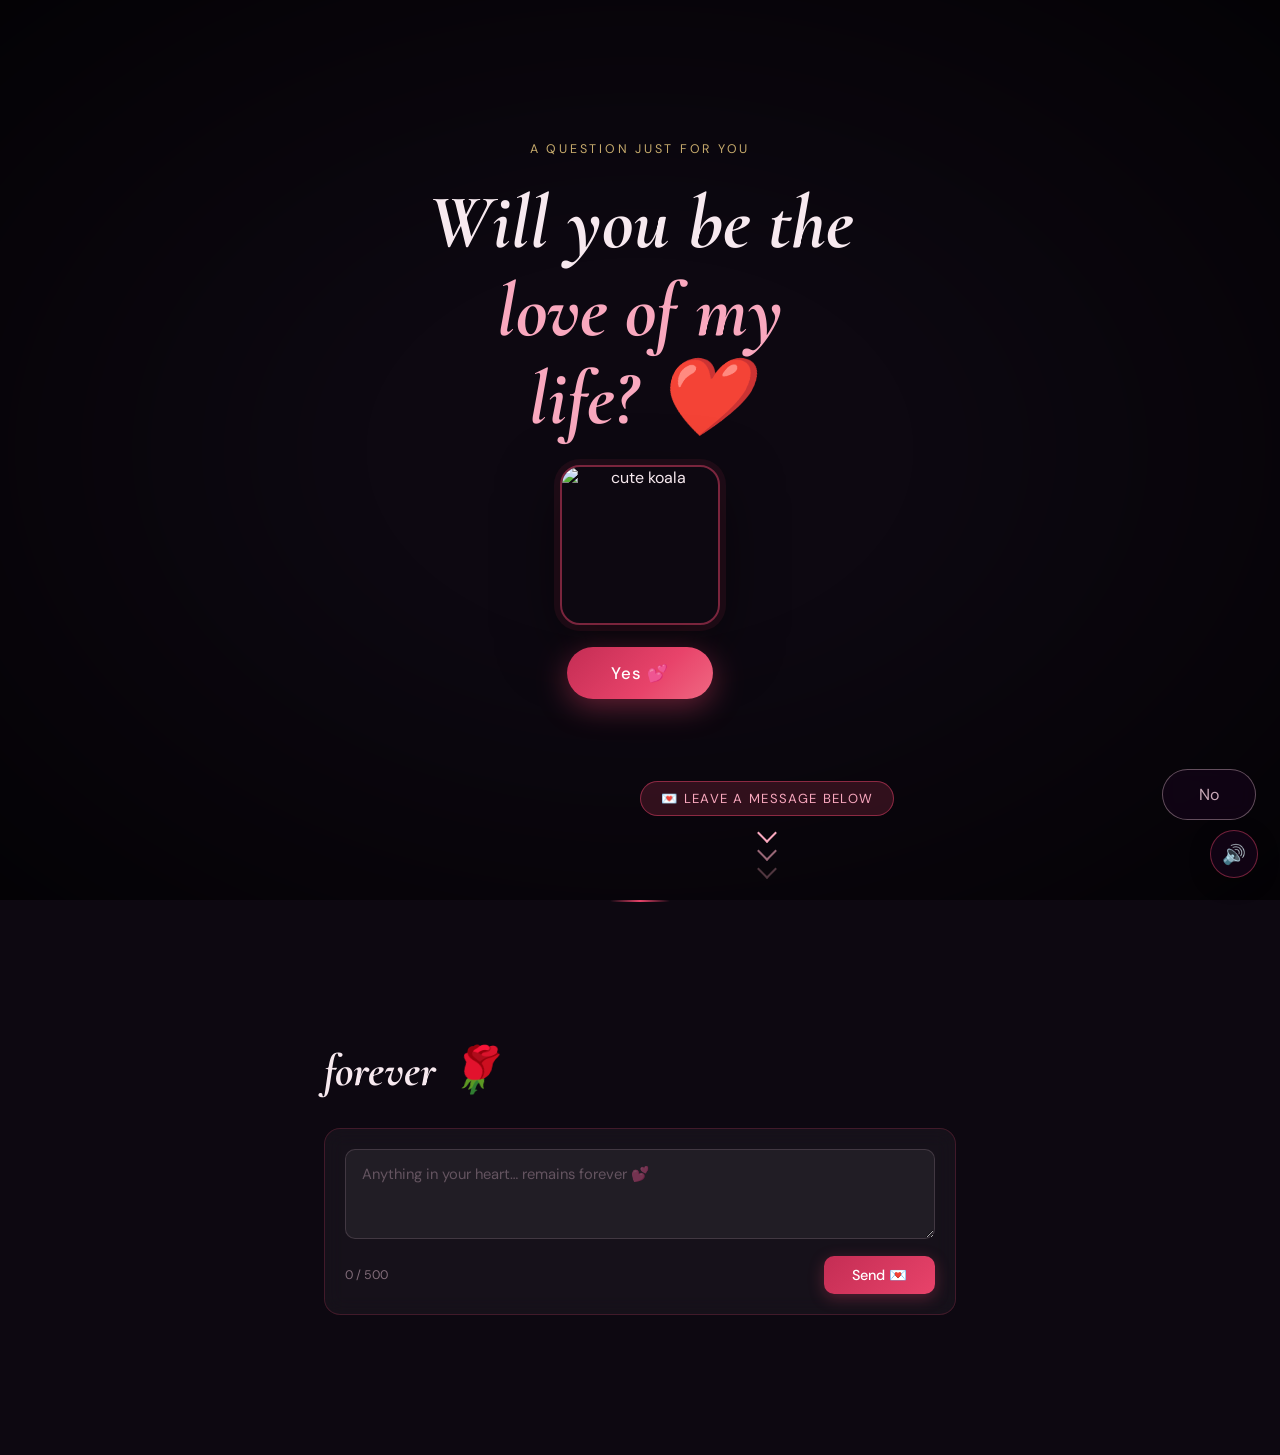
==== yes.html @ 62355b1e "Remove unnecessary echo statement from yes.html" ====
<!DOCTYPE html>
<html lang="en">
<head>
  <meta charset="UTF-8">
  <meta name="viewport" content="width=device-width, initial-scale=1.0">
  <title>She said YES! 💕</title>
  <link rel="preconnect" href="https://fonts.googleapis.com">
  <link href="https://fonts.googleapis.com/css2?family=Cormorant+Garamond:ital,wght@0,400;0,600;1,400;1,600&family=DM+Sans:wght@300;400;500&display=swap" rel="stylesheet">
  <style>
    *, *::before, *::after { margin: 0; padding: 0; box-sizing: border-box; }

    :root {
      --rose:      #e8436a;
      --rose-soft: #f9a8be;
      --ink:       #0d0811;
      --text-main: #f7e9ef;
      --text-sub:  #c9a8b8;
      --gold:      #e8c87d;
    }

    html { scroll-behavior: smooth; }
    body {
      font-family: 'DM Sans', sans-serif;
      background: var(--ink);
      color: var(--text-main);
      min-height: 100vh;
      overflow-x: hidden;
    }

    #canvas-bg {
      position: fixed; inset: 0; z-index: 0;
    }
    .vignette {
      position: fixed; inset: 0; z-index: 1;
      background: radial-gradient(ellipse at center, transparent 30%, rgba(0,0,0,0.68) 100%);
      pointer-events: none;
    }
    .particle-layer {
      position: fixed; inset: 0; z-index: 2;
      pointer-events: none; overflow: hidden;
    }
    .particle {
      position: absolute; top: -60px; user-select: none;
      animation: fall linear infinite;
    }
    @keyframes fall {
      0%   { transform: translateY(0) rotate(0deg); opacity: 0.8; }
      100% { transform: translateY(110vh) rotate(380deg) translateX(20px); opacity: 0; }
    }

    .page { position: relative; z-index: 10; }

    /* ── HERO ── */
    #hero {
      min-height: 100vh;
      display: flex; flex-direction: column;
      align-items: center; justify-content: center;
      padding: 40px 24px 100px;
      text-align: center; gap: 0; position: relative;
    }
    .hero-inner {
      display: flex; flex-direction: column;
      align-items: center; gap: 22px; max-width: 480px;
    }
    .proposal-label {
      font-size: 0.78rem; letter-spacing: 0.22em;
      text-transform: uppercase; color: var(--gold); opacity: 0.85;
    }
    .hero-title {
      font-family: 'Cormorant Garamond', serif;
      font-size: clamp(2.6rem, 8vw, 4.8rem);
      font-style: italic; line-height: 1.15; color: var(--text-main);
      animation: fadeUp 1s 0.2s ease both;
    }
    .hero-title span { color: var(--rose-soft); }

    @keyframes fadeUp {
      from { opacity: 0; transform: translateY(20px); }
      to   { opacity: 1; transform: translateY(0); }
    }

    /* ── Main GIF (hero) ── */
    .gif-frame {
      width: 160px; height: 160px;
      border-radius: 20px;
      border: 2.5px solid rgba(232,67,106,0.5);
      box-shadow: 0 0 0 6px rgba(232,67,106,0.08), 0 20px 60px rgba(0,0,0,0.5);
      overflow: hidden;
      animation: fadeUp 1s 0.4s ease both, breathe 4s 1.4s ease-in-out infinite;
    }
    .gif-frame img { width: 100%; height: 100%; object-fit: cover; display: block; }

    @keyframes breathe {
      0%,100% { transform: scale(1); }
      50%      { transform: scale(1.04); }
    }

    /* ── YES / NO buttons ── */
    .choice-row {
      display: flex; gap: 16px; justify-content: center;
      animation: fadeUp 1s 0.6s ease both; flex-wrap: wrap;
    }
    .btn-yes {
      padding: 15px 44px;
      background: linear-gradient(135deg, #c42d54, var(--rose) 60%, #f06882);
      border: none; border-radius: 50px; color: #fff;
      font-family: 'DM Sans', sans-serif; font-size: 1.05rem; font-weight: 500;
      letter-spacing: 0.05em; cursor: pointer;
      box-shadow: 0 8px 30px rgba(232,67,106,0.4);
      transition: transform 0.22s, box-shadow 0.22s;
    }
    .btn-yes:hover { transform: translateY(-3px) scale(1.04); box-shadow: 0 14px 40px rgba(232,67,106,0.55); }

    /* NO button — always fixed on screen, starts bottom-right */
    #no-btn {
      padding: 14px 36px;
      background: rgba(20,5,25,0.7);
      border: 1.5px solid rgba(201,168,184,0.45);
      border-radius: 50px; color: var(--text-sub);
      font-family: 'DM Sans', sans-serif; font-size: 1rem;
      cursor: pointer;
      backdrop-filter: blur(10px);
      transition: border-color 0.18s, color 0.18s, box-shadow 0.18s;
      /* FIXED so it's always visible */
      position: fixed;
      bottom: 80px; right: 24px;   /* ← visible starting spot */
      z-index: 999;
    }
    #no-btn:hover { color: var(--text-main); border-color: var(--rose-soft); box-shadow: 0 4px 20px rgba(232,67,106,0.25); }

    /* ── Toast ── */
    #toast {
      position: fixed; bottom: 36px; left: 50%;
      transform: translateX(-50%) translateY(20px);
      background: rgba(30,10,30,0.92);
      border: 1px solid rgba(232,67,106,0.4);
      border-radius: 12px; padding: 12px 24px;
      font-size: 0.9rem; color: var(--rose-soft);
      opacity: 0; pointer-events: none;
      transition: opacity 0.3s, transform 0.3s;
      z-index: 100; text-align: center; max-width: 280px;
      backdrop-filter: blur(12px);
    }
    #toast.show { opacity: 1; transform: translateX(-50%) translateY(0); }

    /* ── Scroll hint ── */
    .scroll-hint {
      position: absolute; bottom: 24px; left: 50%;
      transform: translateX(-50%);
      display: flex; flex-direction: column; align-items: center; gap: 10px;
      animation: fadeUp 1s 2.5s ease both;
      text-decoration: none; cursor: pointer; z-index: 10;
    }
    .scroll-hint-pill {
      background: rgba(232,67,106,0.18);
      border: 1.5px solid rgba(232,67,106,0.5);
      border-radius: 30px; padding: 8px 20px;
      color: var(--rose-soft); font-size: 0.82rem;
      letter-spacing: 0.1em; text-transform: uppercase;
      animation: pillPulse 2s ease-in-out infinite;
      white-space: nowrap;
    }
    @keyframes pillPulse {
      0%,100% { box-shadow: 0 0 0 0 rgba(232,67,106,0); }
      50%      { box-shadow: 0 0 16px 5px rgba(232,67,106,0.35); }
    }
    .scroll-hint-arrows {
      display: flex; flex-direction: column; align-items: center; gap: 4px;
    }
    .arr {
      width: 14px; height: 14px;
      border-right: 2px solid var(--rose-soft);
      border-bottom: 2px solid var(--rose-soft);
      transform: rotate(45deg);
      animation: arrBounce 1.4s ease-in-out infinite;
    }
    .arr:nth-child(2) { animation-delay: 0.15s; opacity: 0.6; }
    .arr:nth-child(3) { animation-delay: 0.3s;  opacity: 0.3; }
    @keyframes arrBounce {
      0%,100% { transform: rotate(45deg) translate(0,0); }
      50%      { transform: rotate(45deg) translate(3px,3px); }
    }

    /* ── YES Reveal ── */
    #yes-reveal {
      display: none; flex-direction: column; align-items: center;
      gap: 20px; padding: 60px 24px; text-align: center;
      animation: fadeUp 0.7s ease both;
    }
    /* YES image — proper big rounded box */
    .yes-img-frame {
      width: 220px; height: 220px;
      border-radius: 28px;
      border: 3px solid rgba(232,67,106,0.6);
      box-shadow: 0 0 0 8px rgba(232,67,106,0.12), 0 24px 64px rgba(0,0,0,0.6);
      overflow: hidden;
      animation: breathe 4s ease-in-out infinite;
      background: var(--ink); /* fallback bg so no empty box */
    }
    .yes-img-frame img {
      width: 100%; height: 100%; object-fit: cover; display: block;
    }
    .yes-big {
      font-family: 'Cormorant Garamond', serif;
      font-size: clamp(2.4rem, 7vw, 4rem);
      font-style: italic; color: var(--text-main);
    }
    .yes-big span { color: var(--rose-soft); }
    .yes-body {
      font-size: 1.05rem; color: var(--text-sub);
      line-height: 1.85; max-width: 360px;
    }
    .hearts-row {
      font-size: 1.8rem; letter-spacing: 10px;
      animation: pulse 1.6s ease-in-out infinite;
    }
    @keyframes pulse {
      0%,100% { transform: scale(1); }
      50%      { transform: scale(1.12); }
    }

    /* ── Divider ── */
    .divider {
      width: 60px; height: 1.5px;
      background: linear-gradient(90deg, transparent, var(--rose), transparent);
      margin: 0 auto 60px;
    }

    /* ── Message section ── */
    #messages-section {
      padding: 80px 24px 100px;
      max-width: 680px; margin: 0 auto;
    }
    .section-title {
      font-family: 'Cormorant Garamond', serif;
      font-size: clamp(1.8rem, 5vw, 2.8rem);
      font-style: italic; color: var(--text-main);
      margin-bottom: 28px; line-height: 1.3;
    }
    .compose-box {
      background: rgba(255,255,255,0.04);
      border: 1.5px solid rgba(232,67,106,0.2);
      border-radius: 16px; padding: 20px; margin-bottom: 40px;
      backdrop-filter: blur(10px);
    }
    .compose-textarea {
      width: 100%;
      background: rgba(255,255,255,0.05);
      border: 1px solid rgba(201,168,184,0.2);
      border-radius: 10px; padding: 12px 16px;
      color: var(--text-main); font-family: 'DM Sans', sans-serif;
      font-size: 0.92rem; line-height: 1.65; outline: none;
      resize: vertical; min-height: 90px; max-height: 220px;
      transition: border-color 0.2s;
    }
    .compose-textarea::placeholder { color: rgba(201,168,184,0.4); }
    .compose-textarea:focus { border-color: rgba(232,67,106,0.5); }
    .compose-footer {
      display: flex; justify-content: space-between; align-items: center;
      margin-top: 12px; gap: 12px; flex-wrap: wrap;
    }
    .char-count { font-size: 0.78rem; color: var(--text-sub); opacity: 0.6; }
    .send-btn {
      padding: 10px 28px;
      background: linear-gradient(135deg, #c42d54, var(--rose));
      border: none; border-radius: 10px; color: #fff;
      font-family: 'DM Sans', sans-serif; font-size: 0.9rem; font-weight: 500;
      cursor: pointer; transition: transform 0.18s, box-shadow 0.18s;
      box-shadow: 0 4px 16px rgba(232,67,106,0.3);
    }
    .send-btn:hover { transform: translateY(-2px); box-shadow: 0 8px 24px rgba(232,67,106,0.45); }
    .send-btn:disabled { opacity: 0.45; cursor: not-allowed; transform: none; }
    #msg-list { display: flex; flex-direction: column; gap: 16px; }
    .msg-card {
      background: rgba(255,255,255,0.04);
      border: 1px solid rgba(232,67,106,0.14);
      border-radius: 14px; padding: 18px 20px;
      animation: fadeUp 0.5s ease both;
      transition: border-color 0.25s;
    }
    .msg-card:hover { border-color: rgba(232,67,106,0.3); }
    .msg-time { font-size: 0.74rem; color: var(--text-sub); opacity: 0.55; display: block; margin-bottom: 8px; }
    .msg-body { font-size: 0.93rem; color: var(--text-main); line-height: 1.7; word-break: break-word; }
    .empty-state {
      text-align: center; padding: 48px 24px;
      color: var(--text-sub); font-size: 0.9rem; opacity: 0.55; line-height: 1.8;
    }
    .empty-state .big { font-size: 2.5rem; display: block; margin-bottom: 12px; }

    /* ── Music btn ── */
    #music-btn {
      position: fixed; bottom: 22px; right: 22px; z-index: 50;
      width: 48px; height: 48px; border-radius: 50%;
      background: rgba(20,5,25,0.75);
      border: 1.5px solid rgba(232,67,106,0.45);
      color: var(--text-main); font-size: 1.2rem; cursor: pointer;
      box-shadow: 0 6px 20px rgba(0,0,0,0.35);
      transition: transform 0.2s; backdrop-filter: blur(10px);
    }
    #music-btn:hover { transform: scale(1.1); }
  </style>
</head>
<body>

<canvas id="canvas-bg"></canvas>
<div class="vignette"></div>
<div class="particle-layer" id="particle-layer"></div>

<!-- NO button — outside everything, always fixed on screen -->
<button id="no-btn" onmouseover="runAway()" ontouchstart="runAway()">No</button>

<div class="page">

  <!-- HERO -->
  <section id="hero">
    <div class="hero-inner">
      <p class="proposal-label">A question just for you</p>
      <h1 class="hero-title">Will you be the<br><span>love of my life?</span>&nbsp;❤️</h1>

      <div class="gif-frame">
        <img src="https://imgs.search.brave.com/_7qtQ7y1T7KeGd67FgeOqV_VmU4qoZYOMAhORO336ok/rs:fit:860:0:0:0/g:ce/aHR0cHM6Ly90aHVt/YnMuZHJlYW1zdGlt/ZS5jb20vYi9jdXRl/LWFkb3JhYmxlLWxp/dHRsZS1mbHVmZnkt/a29hbGEtaG9sZC1y/ZWQtaGVhcnQtZ2Vu/ZXJhdGl2ZS1haS0y/OTU1NDQxMzUuanBn" alt="cute koala">

      </div> <div class="choice-row" id="choice-row">
        <button class="btn-yes" onclick="handleYes()">Yes 💕</button>
      </div>
    

    <!-- Scroll hint — bold and obvious -->
    <a class="scroll-hint" href="#messages-section">
      <div class="scroll-hint-pill">💌 leave a message below</div>
      <div class="scroll-hint-arrows">
        <div class="arr"></div>
        <div class="arr"></div>
        <div class="arr"></div>
      </div>
    </a>
  </section>

  <!-- YES Reveal -->
  <section id="yes-reveal">
    <div class="yes-img-frame">
      <img
        id="yes-img"
        src="https://imgs.search.brave.com/PnwStbUuq2VvhovG2x873FRdjKdhcnihL1plu0S84qo/rs:fit:860:0:0:0/g:ce/aHR0cHM6Ly9pbWcu/ZnJlZXBpay5jb20v/cHJlbWl1bS12ZWN0/b3IvY3V0ZS1wYW5k/YS1iZWFycy1jb3Vw/bGUtaHVnZ2luZy12/ZWN0b3ItaWxsdXN0/cmF0aW9uXzk0OTMt/MTQ1MTQuanBnP3Nl/bXQ9YWlzX2h5YnJp/ZCZ3PTc0MA"
        alt="love"
      >
    </div>
    <p class="yes-big">I knew you'd say <span>Yes</span> 🎉</p>
    <p class="yes-body">
      You just made me the happiest person alive. 🌸<br>
      I'll be your sunshine, your warmth,<br>
      your person — every single day. 💕
    </p>
    <div class="hearts-row">❤️ 💕 🌹 💕 ❤️</div>
  </section>

  <div class="divider"></div>

  <!-- MESSAGE WALL -->
  <section id="messages-section">
    <h2 class="section-title">forever 🌹</h2>
    <div class="compose-box">
      <textarea
        id="msg-text"
        class="compose-textarea"
        placeholder="Anything in your heart… remains forever 💕"
        maxlength="500"
        oninput="updateCount()"
      ></textarea>
      <div class="compose-footer">
        <span class="char-count" id="char-count">0 / 500</span>
        <button class="send-btn" id="send-btn" onclick="sendMessage()">Send 💌</button>
      </div>
    </div>
    <div id="msg-list"></div>
  </section>

</div>

<div id="toast"></div>
<audio id="bg-music" loop><source src="music/beabadoobee - Glue Song (Lyrics).mp3" type="audio/mpeg"></audio>
<button id="music-btn" onclick="toggleMusic()">🔊</button>

<script type="module">
/* ── CANVAS ── */
const canvas = document.getElementById('canvas-bg');
const ctx = canvas.getContext('2d');
let W, H, t = 0, stars = [];
function resize() {
  W = canvas.width = window.innerWidth;
  H = canvas.height = window.innerHeight;
  stars = Array.from({length:90}, () => ({
    x: Math.random()*W, y: Math.random()*H,
    r: Math.random()*1.3+0.2, p: Math.random()*Math.PI*2
  }));
}
resize();
window.addEventListener('resize', resize);
function drawBg() {
  ctx.fillStyle='#0d0811'; ctx.fillRect(0,0,W,H);
  [[W*.2,H*.3,W*.48,'rgba(140,20,55,0.32)',0.17,0.11],
   [W*.78,H*.68,W*.42,'rgba(80,0,70,0.28)',-0.13,-0.09],
   [W*.5,H*.5,W*.32,'rgba(190,45,85,0.16)',0.09,0.16]
  ].forEach(([bx,by,r,c,ox,oy]) => {
    const x=bx+Math.sin(t*ox)*W*0.065, y=by+Math.cos(t*oy)*H*0.065;
    const g=ctx.createRadialGradient(x,y,0,x,y,r);
    g.addColorStop(0,c); g.addColorStop(1,'transparent');
    ctx.fillStyle=g; ctx.fillRect(0,0,W,H);
  });
  stars.forEach(s => {
    ctx.beginPath();
    ctx.arc(s.x,s.y,s.r,0,Math.PI*2);
    ctx.fillStyle=`rgba(255,220,235,${0.1+Math.abs(Math.sin(t*0.4+s.p))*0.3})`;
    ctx.fill();
  });
  t+=0.007; requestAnimationFrame(drawBg);
}
drawBg();

/* ── PARTICLES ── */
(function(){
  const layer=document.getElementById('particle-layer');
  const em=['❤️','💕','💖','🌸','🌺','✨','💝','🫶','💞','🌹','🎀','💗'];
  setInterval(()=>{
    const el=document.createElement('span');
    el.className='particle';
    el.textContent=em[Math.floor(Math.random()*em.length)];
    el.style.left=Math.random()*100+'vw';
    el.style.fontSize=(11+Math.random()*14)+'px';
    const dur=6+Math.random()*9;
    el.style.animationDuration=dur+'s';
    el.style.animationDelay=Math.random()*2+'s';
    layer.appendChild(el);
    setTimeout(()=>el.remove(),(dur+3)*1000);
  },600);
})();

/* ── MUSIC ── */
window.addEventListener('load',()=>{
  const m=document.getElementById('bg-music');
  m.volume=0.65;
  m.play().catch(()=>{
    const u=()=>m.play();
    document.addEventListener('click',u,{once:true});
    document.addEventListener('touchstart',u,{once:true});
  });
});
function toggleMusic(){
  const m=document.getElementById('bg-music'), b=document.getElementById('music-btn');
  if(m.paused){m.play();b.textContent='🔊';}else{m.pause();b.textContent='🔇';}
}

/* ── NO BUTTON — always visible, teleports on hover/touch ── */
const noTeases=[
  "That's not an option 🙈",
  "Try again, but really just press Yes 💕",
  "Nope, only Yes is allowed here!",
  "Your heart says Yes, trust it 🌹",
  "Wrong answer, bestie 🥺",
  "You can't escape this question 😌",
  "The No button doesn't work here lol",
  "Nice try though 🥹",
  "Stop running from love 💗",
  "You're making me nervous 🫣",
  "I'll wait here forever if I have to 🌸",
  "That button is broken 😇",
  "Okay but what if you said Yes instead?",
  "This is embarrassing for both of us 😭",
  "I promise I don't bite 🐼",
  "The longer you wait the more hearts appear ❤️",
  "Your finger slipped, it happens 🤭",
];
let noCount=0;

function runAway(){
  const btn=document.getElementById('no-btn');
  const bW=btn.offsetWidth||110, bH=btn.offsetHeight||48, pad=20;
  const safeW=window.innerWidth-bW-pad, safeH=window.innerHeight-bH-pad;
  // pick random spot but avoid current position
  let nx,ny,tries=0;
  do {
    nx=pad+Math.random()*safeW;
    ny=pad+Math.random()*safeH;
    tries++;
  } while(tries<10 && Math.abs(nx-parseInt(btn.style.right||'24'))<80 && Math.abs(ny-parseInt(btn.style.bottom||'80'))<80);
  // Use left/top absolute positioning
  btn.style.right='auto'; btn.style.bottom='auto';
  btn.style.left=nx+'px';
  btn.style.top=ny+'px';
  showToast(noTeases[noCount%noTeases.length]);
  noCount++;
}

/* ── YES ── */
function handleYes(){
  document.getElementById('no-btn').style.display='none';
  document.getElementById('choice-row').style.display='none';
  const reveal=document.getElementById('yes-reveal');
  reveal.style.display='flex';
  reveal.scrollIntoView({behavior:'smooth',block:'center'});
  launchConfetti();
}

function launchConfetti(){
  const layer=document.getElementById('particle-layer');
  const extra=['😘','🥰','❤️','🌹','💖','🫶','💞'];
  for(let i=0;i<30;i++){
    setTimeout(()=>{
      const el=document.createElement('span');
      el.className='particle';
      el.textContent=extra[Math.floor(Math.random()*extra.length)];
      el.style.left=(10+Math.random()*80)+'vw';
      el.style.top='-20px';
      el.style.fontSize=(16+Math.random()*18)+'px';
      const dur=2+Math.random()*2;
      el.style.animationDuration=dur+'s';
      layer.appendChild(el);
      setTimeout(()=>el.remove(),(dur+1)*1000);
    },i*80);
  }
}

/* ── TOAST ── */
let toastTimer;
function showToast(msg){
  const t=document.getElementById('toast');
  t.textContent=msg; t.classList.add('show');
  clearTimeout(toastTimer);
  toastTimer=setTimeout(()=>t.classList.remove('show'),2400);
}

/* ── FIREBASE ── */
import {initializeApp} from "https://www.gstatic.com/firebasejs/10.12.0/firebase-app.js";
import {getFirestore,collection,addDoc,onSnapshot,orderBy,query,serverTimestamp}
  from "https://www.gstatic.com/firebasejs/10.12.0/firebase-firestore.js";

const firebaseConfig={
  apiKey:"AIzaSyCvi2aSdkckODXzkzuDqg3YpfKlupt5Gug",
  authDomain:"panda-30d7f.firebaseapp.com",
  projectId:"panda-30d7f",
  storageBucket:"panda-30d7f.firebasestorage.app",
  messagingSenderId:"316320865260",
  appId:"1:316320865260:web:b56189edff9536299efec9"
};
const app=initializeApp(firebaseConfig);
const db=getFirestore(app);
const col=collection(db,'messages');

function formatDate(ts){
  if(!ts)return '';
  const d=ts.toDate?ts.toDate():new Date(ts);
  return d.toLocaleDateString('en-US',{month:'short',day:'numeric',year:'numeric'})+
    ' · '+d.toLocaleTimeString('en-US',{hour:'2-digit',minute:'2-digit'});
}
function escHtml(s){
  return s.replace(/&/g,'&amp;').replace(/</g,'&lt;').replace(/>/g,'&gt;')
    .replace(/"/g,'&quot;').replace(/'/g,'&#39;');
}
function renderMessages(msgs){
  const list=document.getElementById('msg-list');
  if(!msgs.length){
    list.innerHTML=`<div class="empty-state"><span class="big">🌸</span>No Treasure yet —  leave one ❤️, </div>`;
    return;
  }
  list.innerHTML=msgs.map(m=>`
    <div class="msg-card">
      <span class="msg-time">${formatDate(m.ts)}</span>
      <p class="msg-body">${escHtml(m.text).replace(/\n/g,'<br>')}</p>
    </div>`).join('');
}
const q=query(col,orderBy('ts','desc'));
onSnapshot(q,snap=>{
  renderMessages(snap.docs.map(d=>({id:d.id,...d.data()})));
});

function updateCount(){
  const ta=document.getElementById('msg-text');
  document.getElementById('char-count').textContent=ta.value.length+' / 500';
}
async function sendMessage(){
  const textEl=document.getElementById('msg-text');
  const text=textEl.value.trim();
  if(!text){showToast('Write something first 🥺');return;}
  const btn=document.getElementById('send-btn');
  btn.disabled=true;
  try{
    await addDoc(col,{text,ts:serverTimestamp()});
    textEl.value=''; updateCount();
    showToast('Message for forever 💌');
    setTimeout(()=>{
      const f=document.querySelector('.msg-card');
      if(f)f.scrollIntoView({behavior:'smooth',block:'nearest'});
    },300);
  }catch(e){ showToast('Something went wrong 😢 try again'); }
  btn.disabled=false;
}

/* ── Expose to HTML onclick ── */
window.toggleMusic=toggleMusic;
window.handleYes=handleYes;
window.runAway=runAway;
window.sendMessage=sendMessage;
window.updateCount=updateCount;

document.addEventListener('DOMContentLoaded',()=>{
  document.getElementById('msg-text').addEventListener('keydown',e=>{
    if(e.key==='Enter'&&(e.metaKey||e.ctrlKey))sendMessage();
  });
});
</script>
</body>
</html>
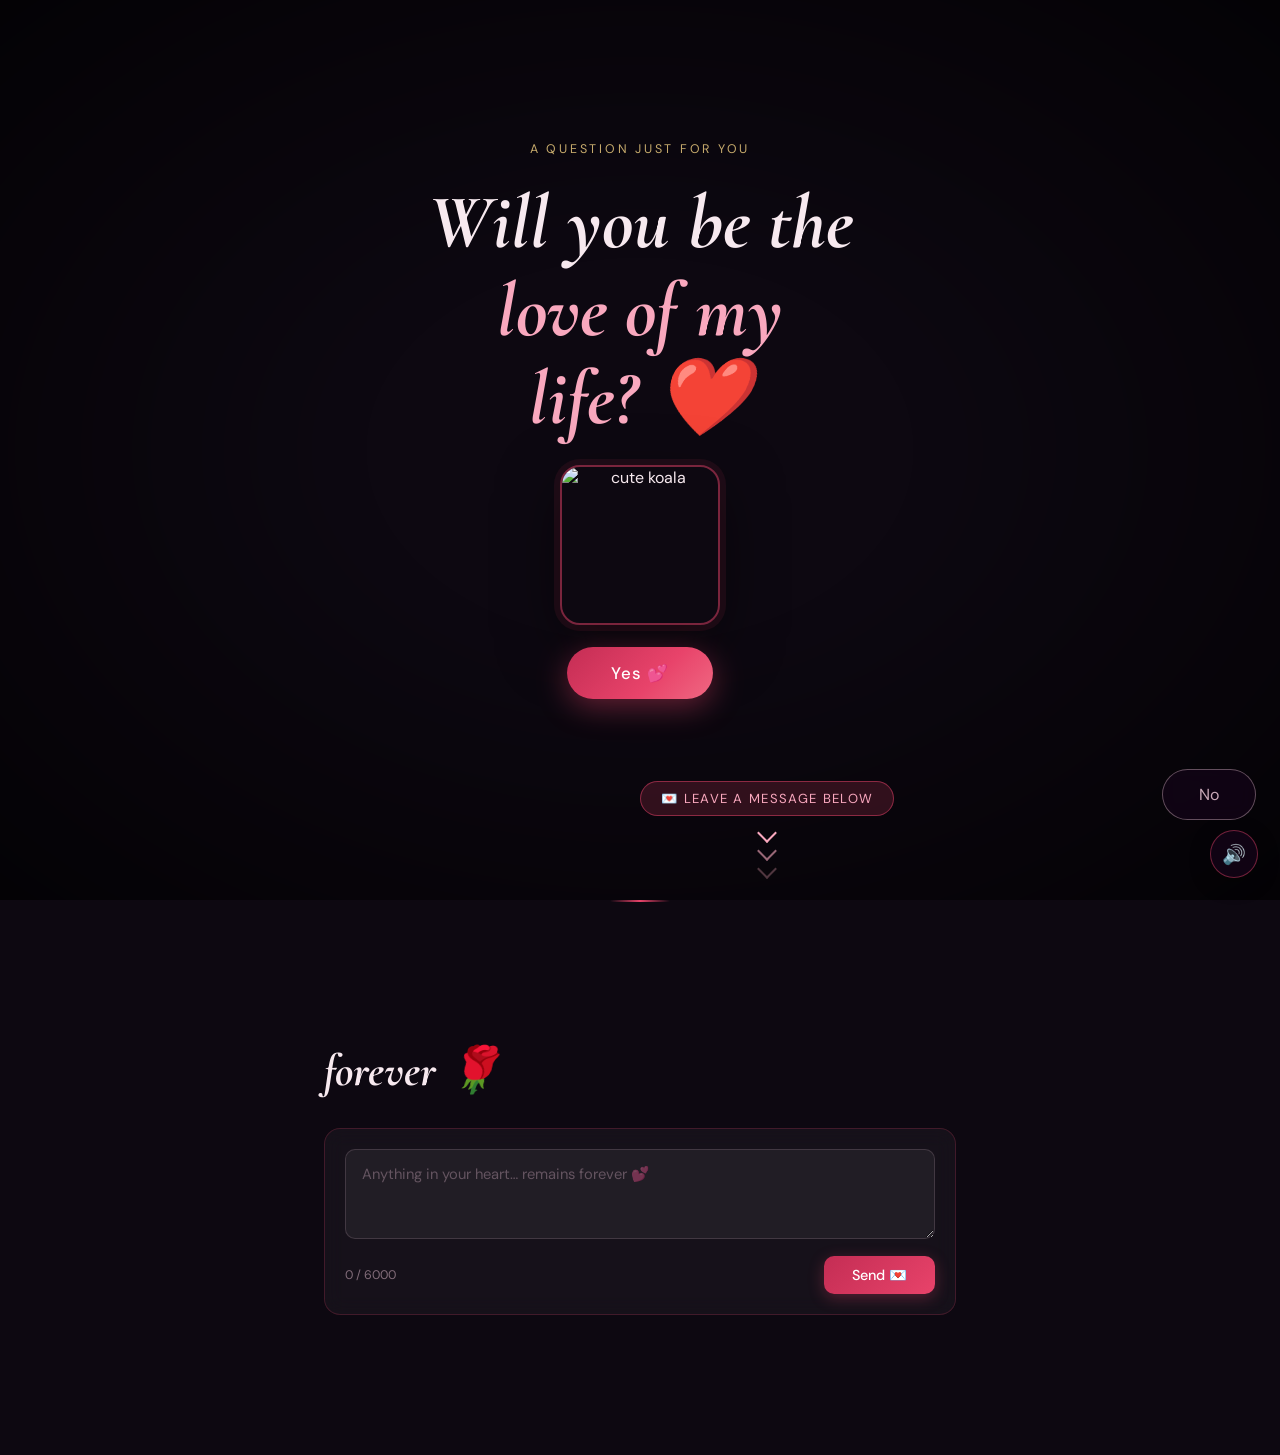
==== commit ae974fb6: "Increase textarea maxlength from 500 to 6000" ====
--- a/yes.html
+++ b/yes.html
@@ -365,11 +365,11 @@
         id="msg-text"
         class="compose-textarea"
         placeholder="Anything in your heart… remains forever 💕"
-        maxlength="500"
+        maxlength="6000"
         oninput="updateCount()"
       ></textarea>
       <div class="compose-footer">
-        <span class="char-count" id="char-count">0 / 500</span>
+        <span class="char-count" id="char-count">0 / 6000</span>
         <button class="send-btn" id="send-btn" onclick="sendMessage()">Send 💌</button>
       </div>
     </div>
@@ -576,7 +576,7 @@
 
 function updateCount(){
   const ta=document.getElementById('msg-text');
-  document.getElementById('char-count').textContent=ta.value.length+' / 500';
+  document.getElementById('char-count').textContent=ta.value.length+' / 6000';
 }
 async function sendMessage(){
   const textEl=document.getElementById('msg-text');
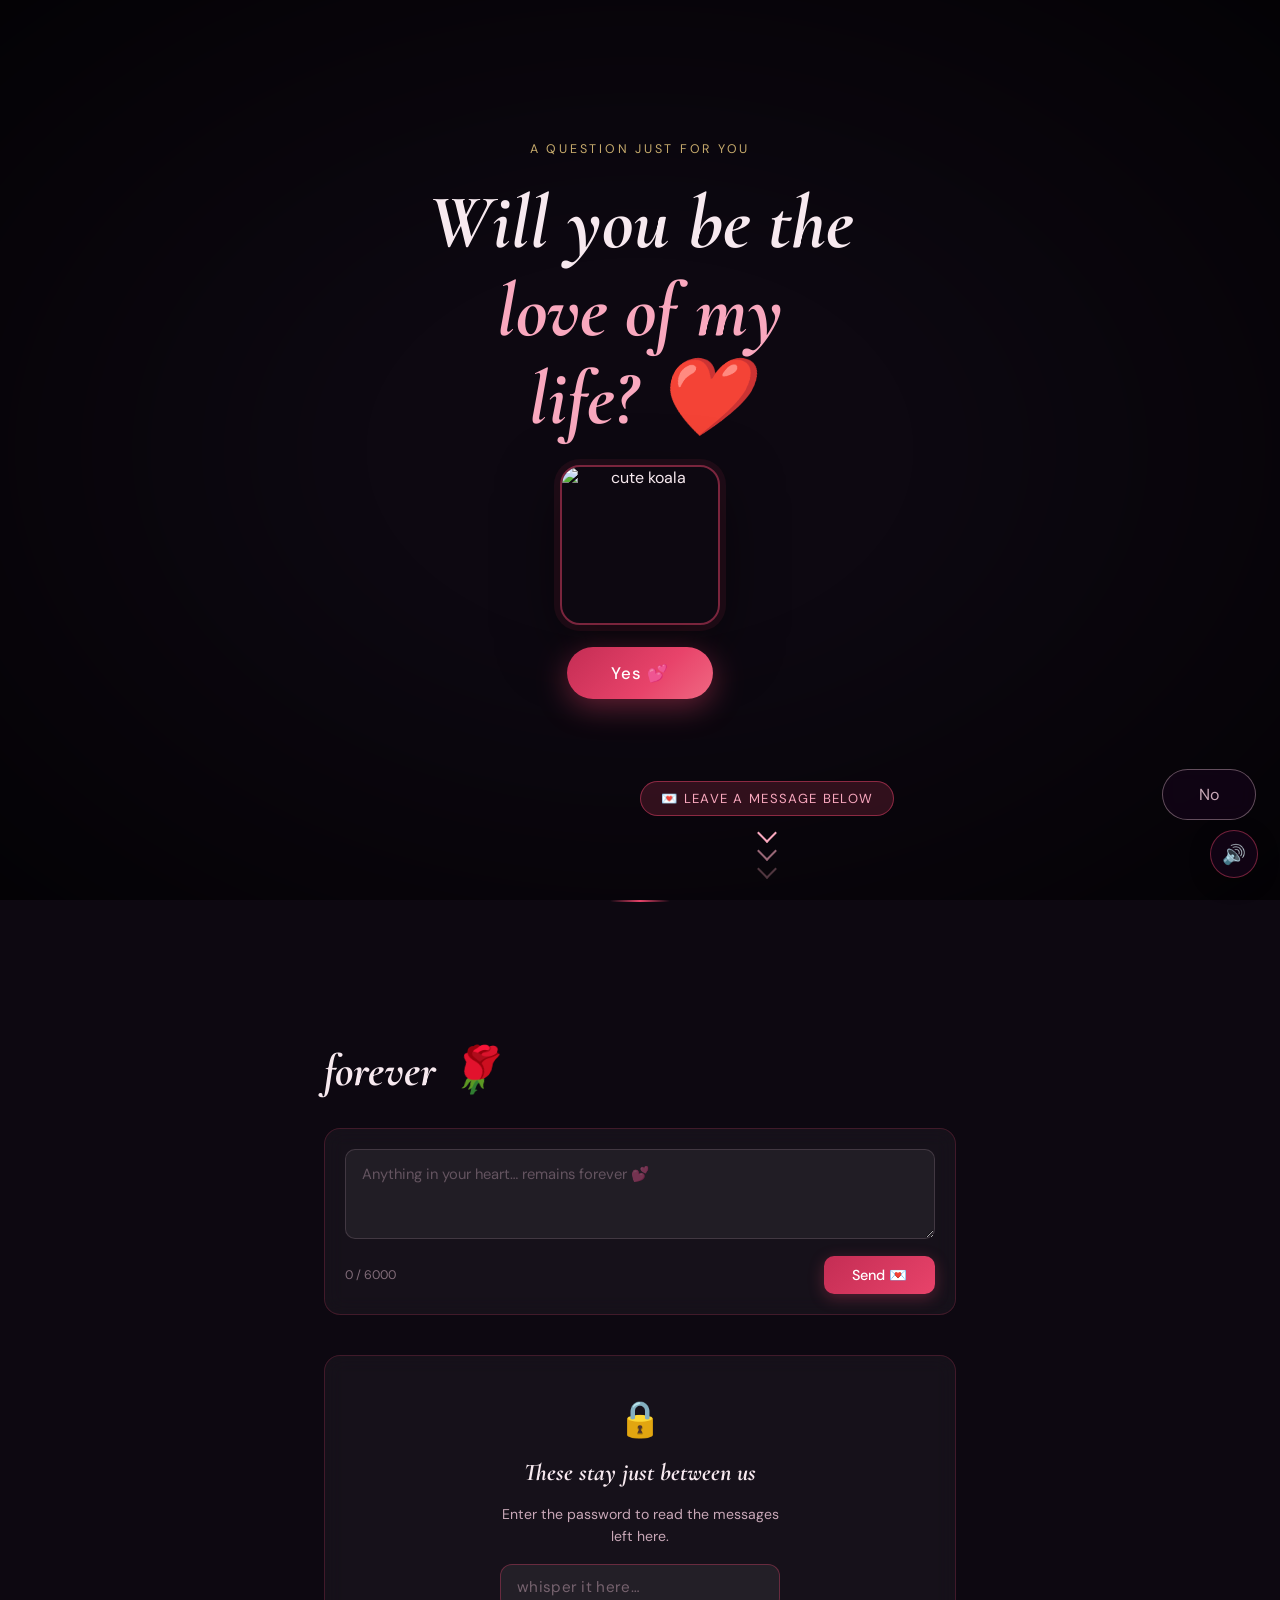
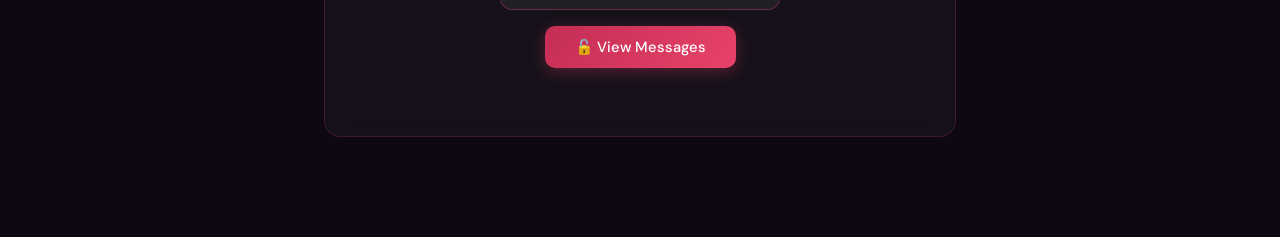
==== commit a46dcc01: "Add files via upload" ====
--- a/yes.html
+++ b/yes.html
@@ -287,6 +287,65 @@
       color: var(--text-sub); font-size: 0.9rem; opacity: 0.55; line-height: 1.8;
     }
     .empty-state .big { font-size: 2.5rem; display: block; margin-bottom: 12px; }
+
+    /* ── Message lock gate (view-only password) ── */
+    .msg-lock-screen {
+      display: flex; flex-direction: column; align-items: center;
+      gap: 16px; text-align: center;
+      background: rgba(255,255,255,0.04);
+      border: 1.5px solid rgba(232,67,106,0.2);
+      border-radius: 16px; padding: 40px 24px;
+      backdrop-filter: blur(10px);
+      animation: fadeUp 0.6s ease both;
+    }
+    .msg-lock-icon { font-size: 2.2rem; animation: float 3s ease-in-out infinite; }
+    @keyframes float {
+      0%,100% { transform: translateY(0); }
+      50%      { transform: translateY(-8px); }
+    }
+    .msg-lock-title {
+      font-family: 'Cormorant Garamond', serif;
+      font-size: 1.5rem; font-style: italic; color: var(--text-main);
+    }
+    .msg-lock-text {
+      font-size: 0.88rem; color: var(--text-sub); line-height: 1.6; max-width: 280px;
+    }
+    .msg-lock-input-wrap { width: 100%; max-width: 280px; }
+    .msg-password-input {
+      width: 100%;
+      background: rgba(255,255,255,0.06);
+      border: 1.5px solid rgba(232,67,106,0.35);
+      border-radius: 12px; padding: 12px 16px;
+      font-family: 'DM Sans', sans-serif; font-size: 0.95rem;
+      color: var(--text-main); outline: none;
+      transition: border-color 0.25s, box-shadow 0.25s;
+      letter-spacing: 0.08em;
+    }
+    .msg-password-input::placeholder { color: rgba(201,168,184,0.5); letter-spacing: 0.02em; }
+    .msg-password-input:focus {
+      border-color: var(--rose);
+      box-shadow: 0 0 0 3px rgba(232,67,106,0.18);
+    }
+    .msg-password-input.shake { animation: msgShake 0.45s ease; border-color: #ff3f6c; }
+    @keyframes msgShake {
+      0%,100% { transform: translateX(0); }
+      20%      { transform: translateX(-8px); }
+      40%      { transform: translateX(8px); }
+      60%      { transform: translateX(-6px); }
+      80%      { transform: translateX(6px); }
+    }
+    .msg-unlock-btn {
+      padding: 11px 30px;
+      background: linear-gradient(135deg, #c42d54, var(--rose));
+      border: none; border-radius: 10px; color: #fff;
+      font-family: 'DM Sans', sans-serif; font-size: 0.92rem; font-weight: 500;
+      cursor: pointer; transition: transform 0.18s, box-shadow 0.18s;
+      box-shadow: 0 4px 16px rgba(232,67,106,0.3);
+    }
+    .msg-unlock-btn:hover { transform: translateY(-2px); box-shadow: 0 8px 24px rgba(232,67,106,0.45); }
+    .msg-lock-hint {
+      font-size: 0.78rem; color: #ff8fa8; min-height: 1em; opacity: 0.85;
+    }
 
     /* ── Music btn ── */
     #music-btn {
@@ -360,6 +419,8 @@
   <!-- MESSAGE WALL -->
   <section id="messages-section">
     <h2 class="section-title">forever 🌹</h2>
+
+    <!-- Anyone can compose & send — no password needed to send -->
     <div class="compose-box">
       <textarea
         id="msg-text"
@@ -373,7 +434,29 @@
         <button class="send-btn" id="send-btn" onclick="sendMessage()">Send 💌</button>
       </div>
     </div>
-    <div id="msg-list"></div>
+
+    <!-- Locked gate — password required only to VIEW messages -->
+    <div id="msg-lock-screen" class="msg-lock-screen">
+      <div class="msg-lock-icon">🔒</div>
+      <h3 class="msg-lock-title">These stay just between us</h3>
+      <p class="msg-lock-text">Enter the password to read the messages left here.</p>
+      <div class="msg-lock-input-wrap">
+        <input
+          id="msg-pwd-input"
+          class="msg-password-input"
+          type="password"
+          placeholder="whisper it here…"
+          autocomplete="off"
+          spellcheck="false"
+          maxlength="60"
+        />
+      </div>
+      <button class="msg-unlock-btn" onclick="unlockMessages()">🔓 View Messages</button>
+      <p class="msg-lock-hint" id="msg-lock-hint"></p>
+    </div>
+
+    <!-- Real messages, hidden until unlocked -->
+    <div id="msg-list" style="display:none;"></div>
   </section>
 
 </div>
@@ -557,6 +640,12 @@
   return s.replace(/&/g,'&amp;').replace(/</g,'&lt;').replace(/>/g,'&gt;')
     .replace(/"/g,'&quot;').replace(/'/g,'&#39;');
 }
+
+/* ── Message viewing lock ── */
+const MSG_ANSWERS = ['kanxa','radha'];
+let msgUnlocked = false;
+let latestMessages = [];
+
 function renderMessages(msgs){
   const list=document.getElementById('msg-list');
   if(!msgs.length){
@@ -569,9 +658,29 @@
       <p class="msg-body">${escHtml(m.text).replace(/\n/g,'<br>')}</p>
     </div>`).join('');
 }
+
+function unlockMessages(){
+  const inp=document.getElementById('msg-pwd-input');
+  const hint=document.getElementById('msg-lock-hint');
+  const val=inp.value.trim().toLowerCase();
+  if(MSG_ANSWERS.includes(val)){
+    msgUnlocked=true;
+    document.getElementById('msg-lock-screen').style.display='none';
+    document.getElementById('msg-list').style.display='flex';
+    renderMessages(latestMessages);
+    return;
+  }
+  inp.classList.remove('shake');
+  void inp.offsetWidth;
+  inp.classList.add('shake');
+  inp.value='';
+  hint.textContent='That\'s not it… try again 💔';
+}
+
 const q=query(col,orderBy('ts','desc'));
 onSnapshot(q,snap=>{
-  renderMessages(snap.docs.map(d=>({id:d.id,...d.data()})));
+  latestMessages=snap.docs.map(d=>({id:d.id,...d.data()}));
+  if(msgUnlocked) renderMessages(latestMessages);
 });
 
 function updateCount(){
@@ -588,10 +697,6 @@
     await addDoc(col,{text,ts:serverTimestamp()});
     textEl.value=''; updateCount();
     showToast('Message for forever 💌');
-    setTimeout(()=>{
-      const f=document.querySelector('.msg-card');
-      if(f)f.scrollIntoView({behavior:'smooth',block:'nearest'});
-    },300);
   }catch(e){ showToast('Something went wrong 😢 try again'); }
   btn.disabled=false;
 }
@@ -602,10 +707,14 @@
 window.runAway=runAway;
 window.sendMessage=sendMessage;
 window.updateCount=updateCount;
+window.unlockMessages=unlockMessages;
 
 document.addEventListener('DOMContentLoaded',()=>{
   document.getElementById('msg-text').addEventListener('keydown',e=>{
     if(e.key==='Enter'&&(e.metaKey||e.ctrlKey))sendMessage();
+  });
+  document.getElementById('msg-pwd-input').addEventListener('keydown',e=>{
+    if(e.key==='Enter')unlockMessages();
   });
 });
 </script>
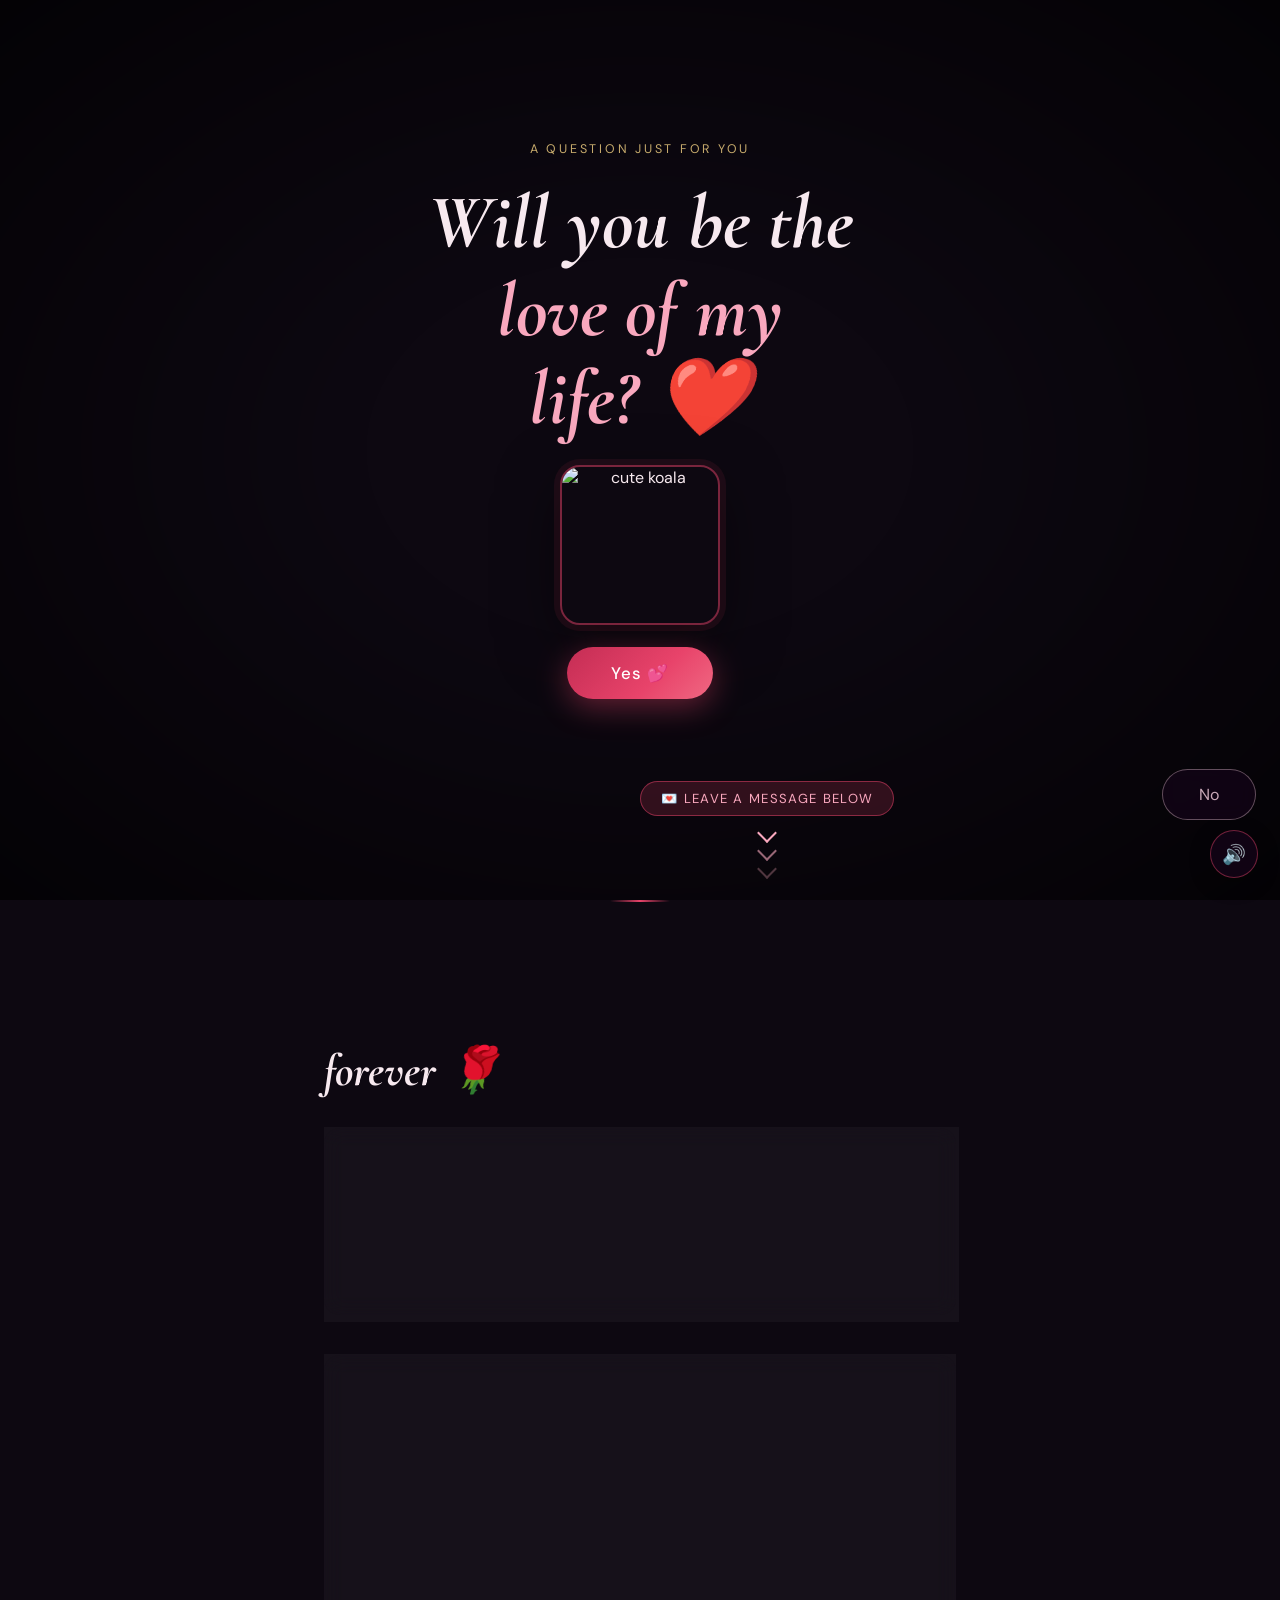
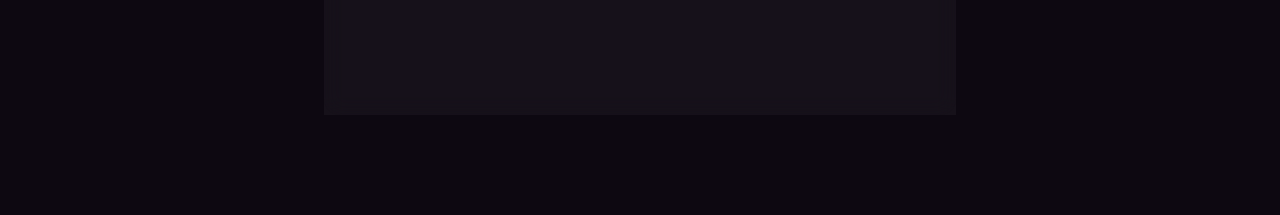
==== commit 7c8d60ac: "Update message lock title and add new password" ====
--- a/yes.html
+++ b/yes.html
@@ -438,8 +438,8 @@
     <!-- Locked gate — password required only to VIEW messages -->
     <div id="msg-lock-screen" class="msg-lock-screen">
       <div class="msg-lock-icon">🔒</div>
-      <h3 class="msg-lock-title">These stay just between us</h3>
-      <p class="msg-lock-text">Enter the password to read the messages left here.</p>
+      <h3 class="msg-lock-title"> unspoken words </h3>
+      <p class="msg-lock-text">Enter the password to read the messages.</p>
       <div class="msg-lock-input-wrap">
         <input
           id="msg-pwd-input"
@@ -642,7 +642,7 @@
 }
 
 /* ── Message viewing lock ── */
-const MSG_ANSWERS = ['kanxa','radha'];
+const MSG_ANSWERS = ['kanxa','radha', '121906'];
 let msgUnlocked = false;
 let latestMessages = [];
 
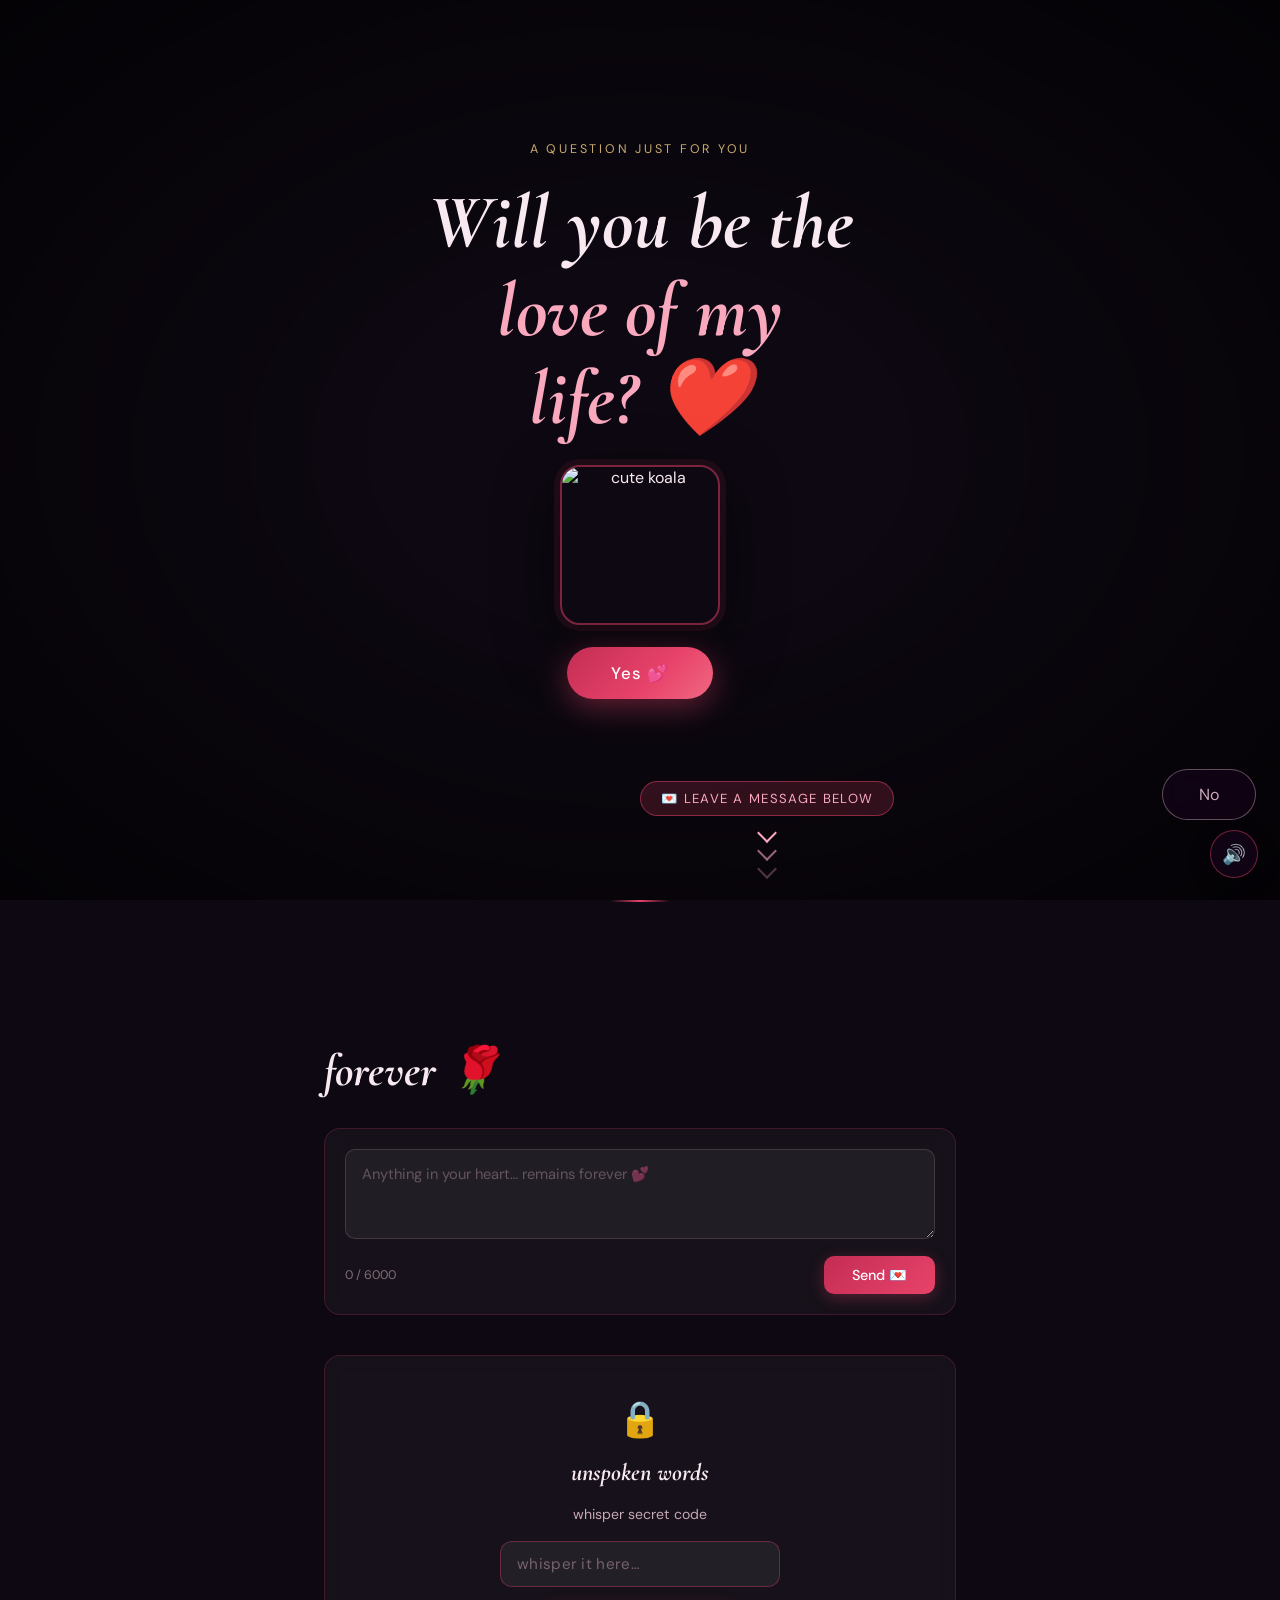
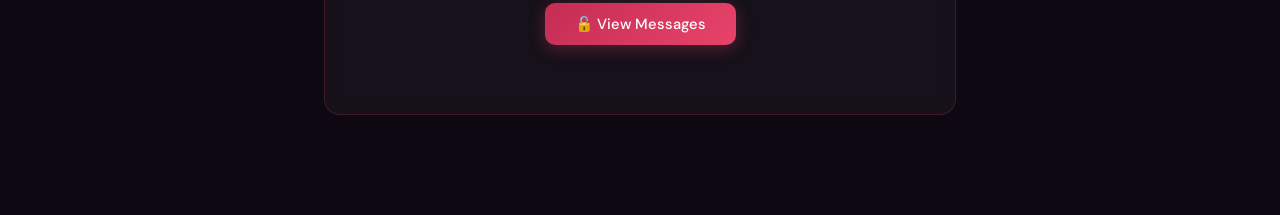
==== commit 0bafa13c: "Update password prompt text in yes.html" ====
--- a/yes.html
+++ b/yes.html
@@ -439,7 +439,7 @@
     <div id="msg-lock-screen" class="msg-lock-screen">
       <div class="msg-lock-icon">🔒</div>
       <h3 class="msg-lock-title"> unspoken words </h3>
-      <p class="msg-lock-text">Enter the password to read the messages.</p>
+      <p class="msg-lock-text">whisper secret code </p>
       <div class="msg-lock-input-wrap">
         <input
           id="msg-pwd-input"
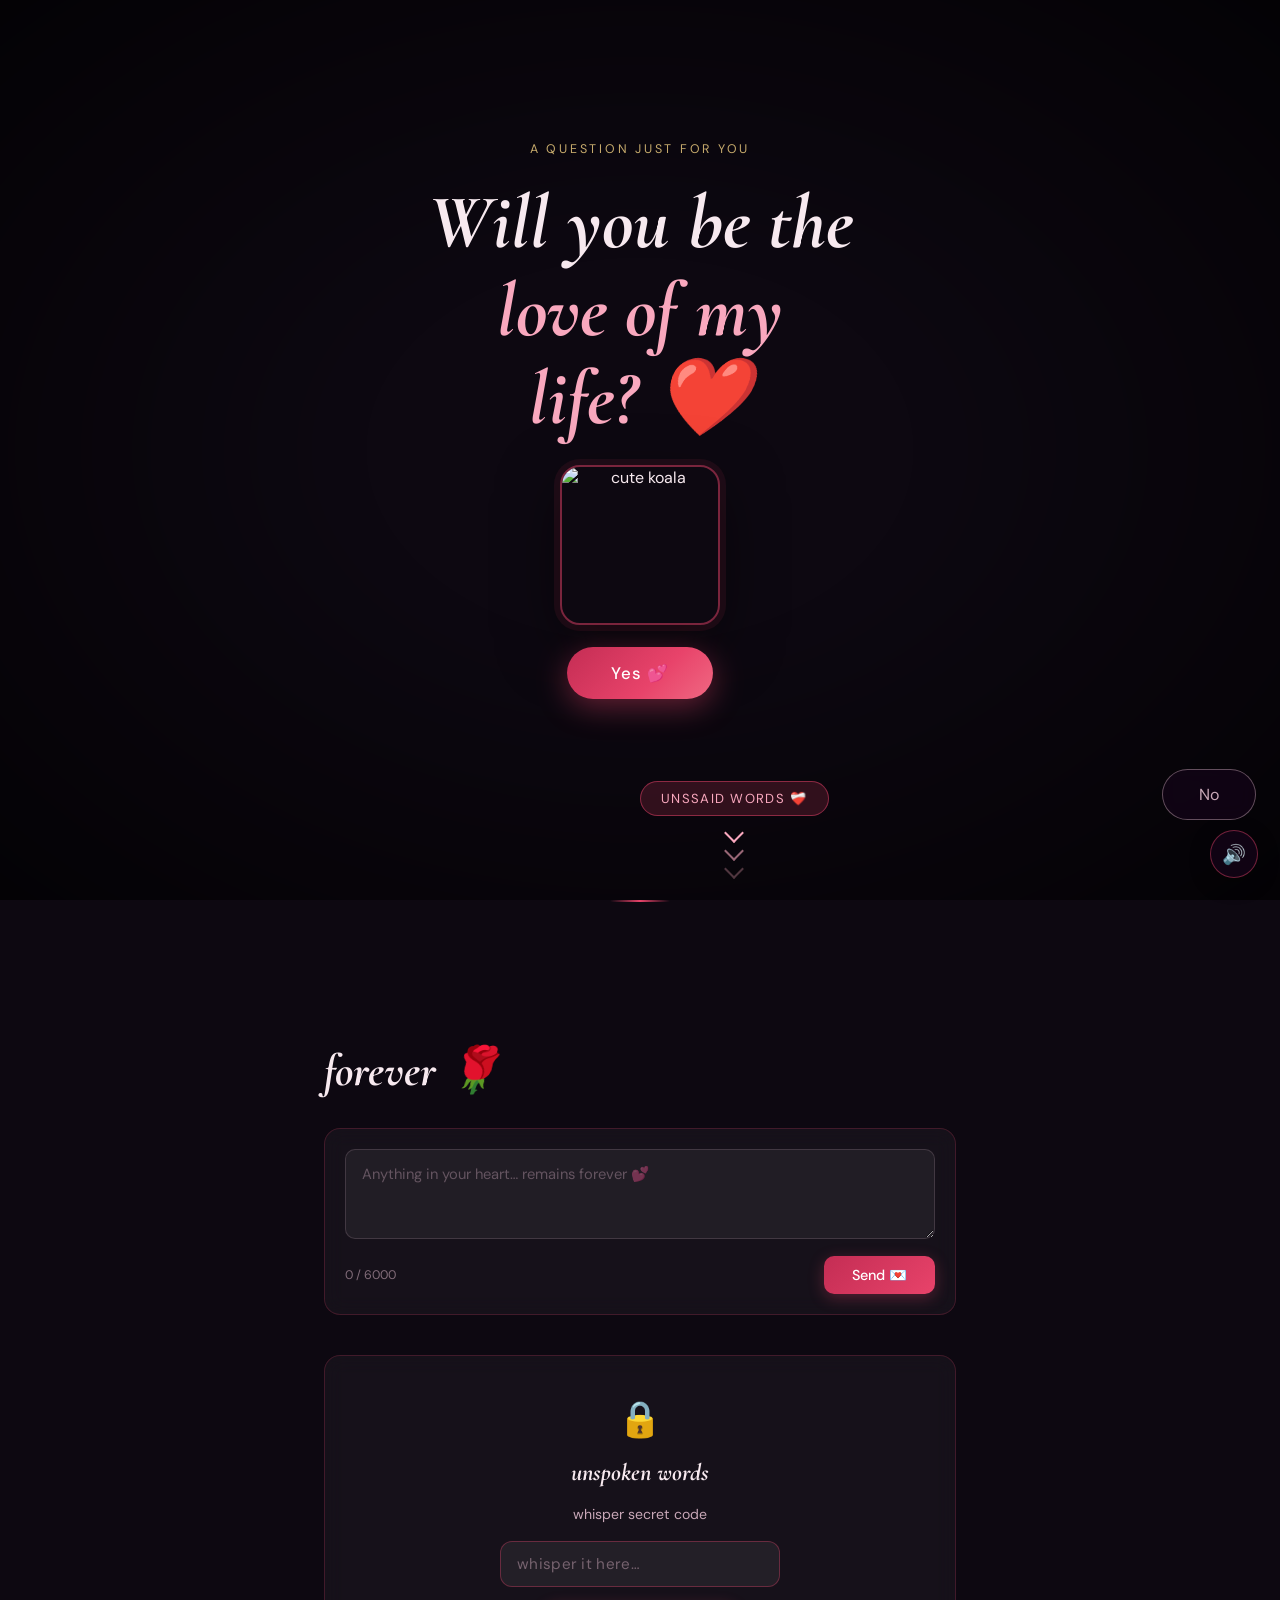
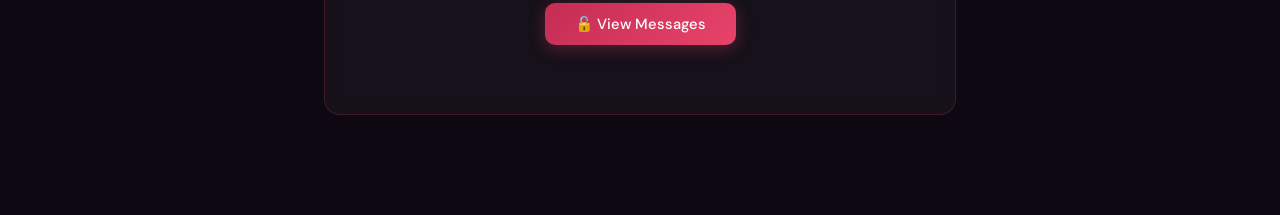
==== commit b738d0f6: "Update scroll hint message in yes.html" ====
--- a/yes.html
+++ b/yes.html
@@ -387,7 +387,7 @@
 
     <!-- Scroll hint — bold and obvious -->
     <a class="scroll-hint" href="#messages-section">
-      <div class="scroll-hint-pill">💌 leave a message below</div>
+      <div class="scroll-hint-pill">unssaid words ❤️‍🩹</div>
       <div class="scroll-hint-arrows">
         <div class="arr"></div>
         <div class="arr"></div>
@@ -462,7 +462,10 @@
 </div>
 
 <div id="toast"></div>
-<audio id="bg-music" loop><source src="music/beabadoobee - Glue Song (Lyrics).mp3" type="audio/mpeg"></audio>
+  
+<!-- <audio id="bg-music" loop><source src="music/beabadoobee - Glue Song (Lyrics).mp3" type="audio/mpeg"></audio>  -->
+  
+<audio id="bg-music" loop><source src="music/yeh-tune-kya-kiya.mp3" type="audio/mpeg"></audio>
 <button id="music-btn" onclick="toggleMusic()">🔊</button>
 
 <script type="module">
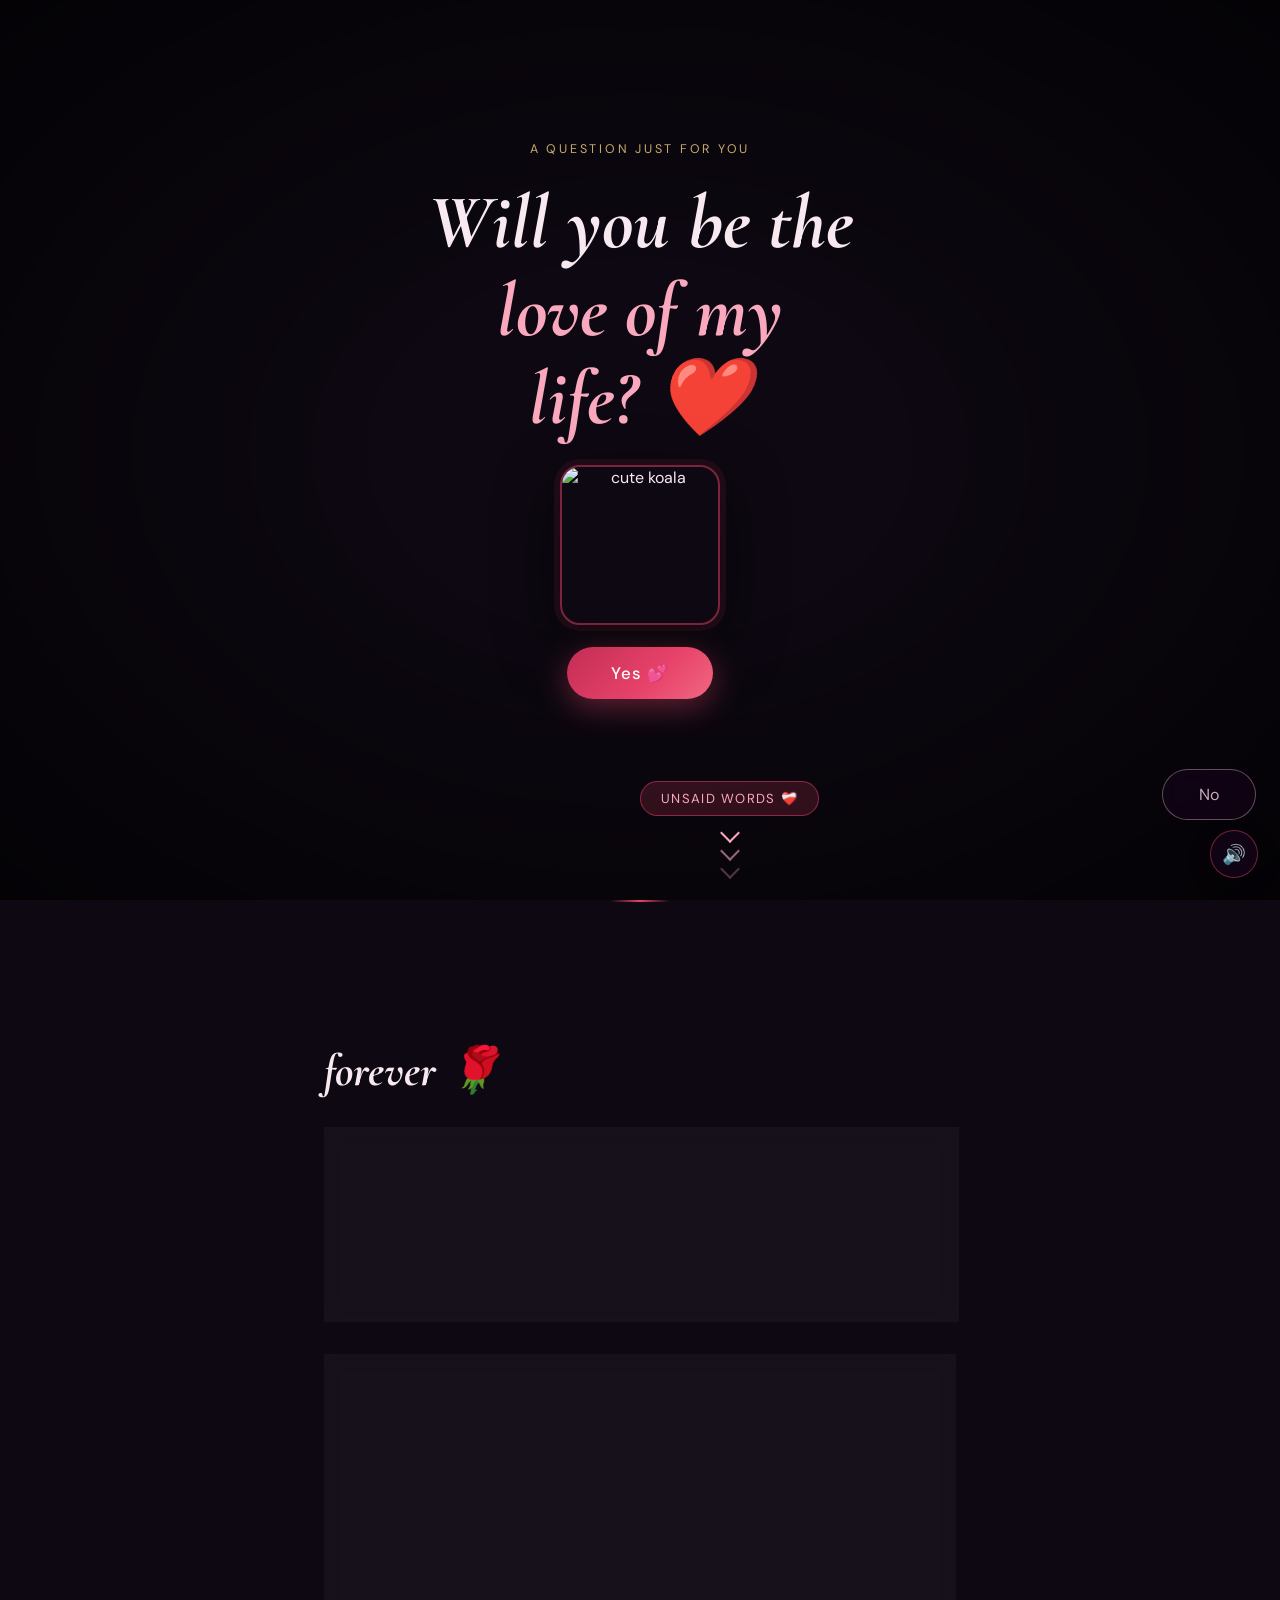
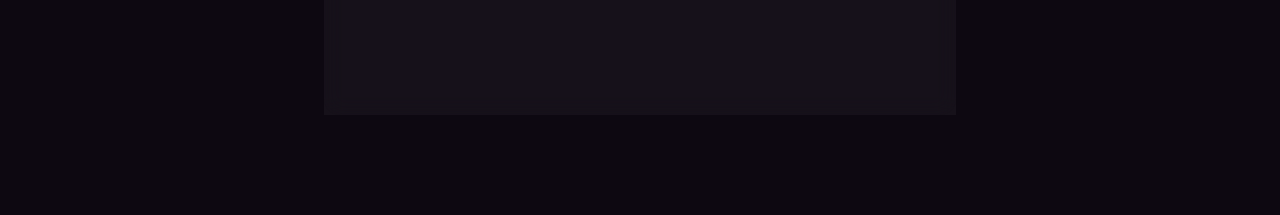
==== commit 658e65e5: "Fix typos in yes.html" ====
--- a/yes.html
+++ b/yes.html
@@ -387,7 +387,7 @@
 
     <!-- Scroll hint — bold and obvious -->
     <a class="scroll-hint" href="#messages-section">
-      <div class="scroll-hint-pill">unssaid words ❤️‍🩹</div>
+      <div class="scroll-hint-pill">unsaid words ❤️‍🩹</div>
       <div class="scroll-hint-arrows">
         <div class="arr"></div>
         <div class="arr"></div>
@@ -438,7 +438,7 @@
     <!-- Locked gate — password required only to VIEW messages -->
     <div id="msg-lock-screen" class="msg-lock-screen">
       <div class="msg-lock-icon">🔒</div>
-      <h3 class="msg-lock-title"> unspoken words </h3>
+      <h3 class="msg-lock-title"> words </h3>
       <p class="msg-lock-text">whisper secret code </p>
       <div class="msg-lock-input-wrap">
         <input
